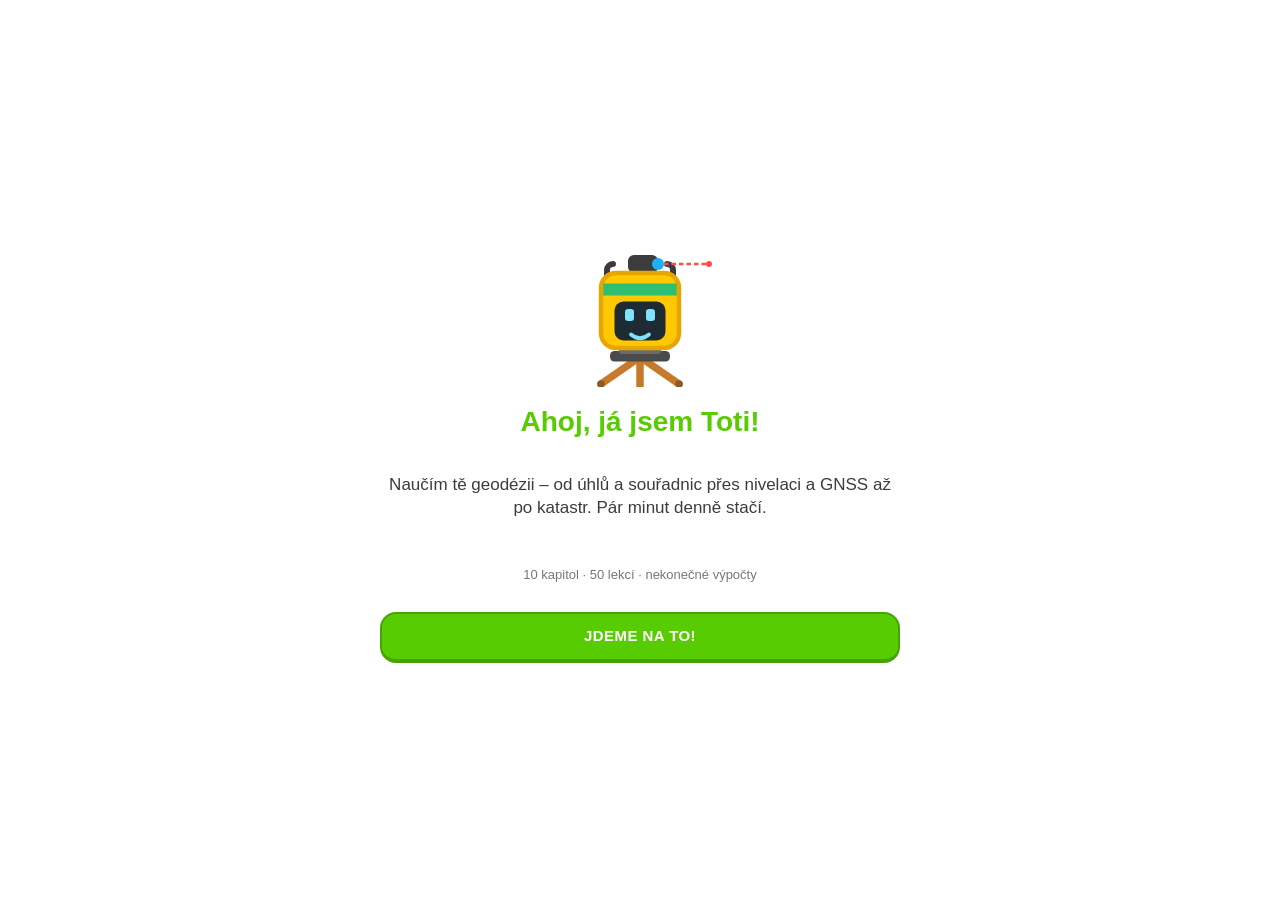
==== geolingo/index.html @ a5b67965 "Add Geolingo: Duolingo-style geodesy learning app Standalone PWA replacing the site root: 10 units /" ====
<!doctype html>
<html lang="cs">
<head>
  <meta charset="utf-8">
  <meta name="viewport" content="width=device-width, initial-scale=1, viewport-fit=cover">
  <meta name="apple-mobile-web-app-capable" content="yes">
  <meta name="mobile-web-app-capable" content="yes">
  <meta name="apple-mobile-web-app-status-bar-style" content="default">
  <meta name="apple-mobile-web-app-title" content="Geolingo">
  <meta name="theme-color" content="#58cc02">
  <meta name="description" content="Geolingo – nauč se geodézii hravě. Lekce, výpočty a procvičování pro studenty SŠ a VŠ.">
  <title>Geolingo – geodézie hravě</title>
  <link rel="manifest" href="manifest.webmanifest">
  <link rel="apple-touch-icon" href="icons/icon-180.png">
  <link rel="icon" href="icons/icon-192.png">
  <link rel="stylesheet" href="style.css">
</head>
<body>
  <div id="app"></div>
  <div id="toast" class="hidden"></div>
  <script type="module" src="js/app.js"></script>
</body>
</html>
---- geolingo/style.css ----
:root {
  --green: #58cc02; --green-d: #46a302;
  --blue: #1cb0f6; --blue-d: #1899d6;
  --red: #ff4b4b; --red-d: #ea2b2b;
  --gold: #ffc800; --gold-d: #e5a600;
  --orange: #ff9600;
  --text: #3c3c3c; --muted: #777; --line: #e5e5e5; --bg: #fff; --soft: #f7f7f7;
  --st: env(safe-area-inset-top, 0px); --sb: env(safe-area-inset-bottom, 0px);
}
@media (prefers-color-scheme: dark) {
  :root:not([data-theme="light"]) { --text: #f1f7fb; --muted: #9aa6ad; --line: #37464f; --bg: #131f24; --soft: #1c2b33; }
}
* { box-sizing: border-box; -webkit-tap-highlight-color: transparent; }
html, body { margin: 0; background: var(--bg); color: var(--text);
  font: 17px/1.35 "Nunito", -apple-system, BlinkMacSystemFont, "Segoe UI", Roboto, sans-serif; -webkit-text-size-adjust: 100%; }
body { min-height: 100dvh; overscroll-behavior-y: none; }
button { font: inherit; color: inherit; cursor: pointer; touch-action: manipulation; }
.hidden { display: none !important; }
#app { max-width: 560px; margin: 0 auto; min-height: 100dvh; display: flex; flex-direction: column; }

/* 3D tlačítka ve stylu Duolinga */
.btn { border: 2px solid var(--line); border-bottom-width: 4px; background: var(--bg); border-radius: 16px; padding: 12px 16px;
  font-weight: 800; text-transform: uppercase; letter-spacing: .03em; font-size: 15px; transition: transform .05s; }
.btn:active { transform: translateY(2px); border-bottom-width: 2px; }
.btn.primary { background: var(--green); border-color: var(--green-d); color: #fff; }
.btn.blue { background: var(--blue); border-color: var(--blue-d); color: #fff; }
.btn.red { background: var(--red); border-color: var(--red-d); color: #fff; }
.btn.gold { background: var(--gold); border-color: var(--gold-d); color: #4b3a00; }
.btn:disabled { background: var(--line); border-color: var(--line); color: var(--muted); }
.btn.wide { width: 100%; }

/* Horní lišta */
.top { position: sticky; top: 0; z-index: 5; display: flex; justify-content: space-around; align-items: center;
  padding: calc(var(--st) + 10px) 12px 10px; background: var(--bg); border-bottom: 2px solid var(--line); }
.stat { font-weight: 800; display: flex; align-items: center; gap: 6px; font-size: 17px; }
.stat.fire { color: var(--orange); } .stat.xp { color: var(--gold-d); } .stat.heart { color: var(--red); }

/* Cesta */
main.path { flex: 1; padding: 12px 16px 110px; }
.unit { margin: 8px 0 28px; }
.unit-head { background: var(--c); color: #fff; border-radius: 16px; padding: 14px 16px; border-bottom: 4px solid rgba(0,0,0,.18); }
.unit-head small { text-transform: uppercase; font-weight: 800; opacity: .85; letter-spacing: .05em; font-size: 12px; }
.unit-head h2 { margin: 2px 0 4px; font-size: 20px; }
.unit-head p { margin: 0; font-size: 14px; opacity: .92; }
.nodes { display: flex; flex-direction: column; align-items: center; gap: 18px; padding: 22px 0 4px; }
.node-wrap { display: flex; flex-direction: column; align-items: center; gap: 4px; }
.node { width: 74px; height: 70px; border-radius: 50%; border: 0; font-size: 30px; display: grid; place-items: center; position: relative;
  background: var(--c); box-shadow: 0 7px 0 rgba(0,0,0,.2); color: #fff; }
.node:active { transform: translateY(4px); box-shadow: 0 3px 0 rgba(0,0,0,.2); }
.node.locked { background: var(--line); box-shadow: 0 7px 0 #cfcfcf; filter: grayscale(1); opacity: .8; }
.node.done { background: var(--gold); box-shadow: 0 7px 0 var(--gold-d); }
.node.current::after { content: ''; position: absolute; inset: -9px; border-radius: 50%; border: 4px solid var(--c); opacity: .5;
  animation: pulse 1.6s ease-in-out infinite; }
@keyframes pulse { 50% { transform: scale(1.08); opacity: .2; } }
.node .crown { position: absolute; right: -6px; bottom: -4px; font-size: 13px; background: #fff; color: var(--gold-d); border-radius: 10px;
  padding: 0 5px; font-weight: 900; border: 2px solid var(--gold); }
.node-label { font-size: 13px; font-weight: 700; color: var(--muted); max-width: 150px; text-align: center; }
.start-tip { background: var(--bg); border: 2px solid var(--line); color: var(--c); font-weight: 900; font-size: 13px; padding: 4px 10px; border-radius: 10px;
  text-transform: uppercase; animation: bob 1.2s ease-in-out infinite; }
@keyframes bob { 50% { transform: translateY(-4px); } }

/* Spodní navigace */
nav.tabs { position: fixed; bottom: 0; left: 0; right: 0; display: flex; justify-content: center; background: var(--bg); border-top: 2px solid var(--line);
  padding: 6px 8px calc(var(--sb) + 6px); z-index: 6; }
nav.tabs > div { display: flex; max-width: 560px; width: 100%; justify-content: space-around; }
nav.tabs button { background: none; border: 2px solid transparent; border-radius: 12px; padding: 6px 14px; font-size: 24px; display: flex;
  flex-direction: column; align-items: center; font-weight: 800; }
nav.tabs button span { font-size: 11px; color: var(--muted); text-transform: uppercase; }
nav.tabs button.on { border-color: var(--blue); background: rgba(28,176,246,.1); }
nav.tabs button.on span { color: var(--blue); }

/* Karta lekce (popover) */
.sheet-bg { position: fixed; inset: 0; background: rgba(0,0,0,.35); z-index: 20; display: flex; align-items: flex-end; justify-content: center; }
.sheet { width: 100%; max-width: 560px; background: var(--bg); border-radius: 22px 22px 0 0; padding: 20px 18px calc(var(--sb) + 18px);
  animation: up .2s ease-out; }
@keyframes up { from { transform: translateY(40px); opacity: 0; } }
.sheet h3 { margin: 0 0 4px; font-size: 22px; }
.sheet p { margin: 0 0 16px; color: var(--muted); }

/* Lekce */
.lesson { flex: 1; display: flex; flex-direction: column; min-height: 100dvh; }
.lesson-top { display: flex; align-items: center; gap: 12px; padding: calc(var(--st) + 12px) 16px 8px; }
.x { background: none; border: 0; font-size: 26px; color: var(--muted); padding: 0 4px; }
.bar { flex: 1; height: 16px; background: var(--line); border-radius: 10px; overflow: hidden; }
.bar i { display: block; height: 100%; background: var(--green); border-radius: 10px; transition: width .3s;
  box-shadow: inset 0 -4px 0 rgba(0,0,0,.08), inset 0 4px 0 rgba(255,255,255,.3); }
.ex { flex: 1; padding: 14px 18px 150px; display: flex; flex-direction: column; gap: 14px; }
.kind { font-weight: 800; color: var(--muted); text-transform: uppercase; font-size: 13px; letter-spacing: .05em; }
.prompt { font-size: 21px; font-weight: 800; margin: 0; white-space: pre-line; }
.mascot-row { display: flex; align-items: flex-end; gap: 10px; }
.mascot-row svg { width: 84px; height: 84px; flex: none; }
.profile-head { align-items: center; gap: 14px; }
.profile-head svg { width: 76px; height: 76px; flex: none; }
.bubble { position: relative; border: 2px solid var(--line); border-radius: 16px; padding: 12px 14px; font-weight: 700; white-space: pre-line; flex: 1; }
.bubble::before { content: ''; position: absolute; left: -10px; bottom: 18px; border: 9px solid transparent; border-right-color: var(--line); border-left: 0; }
.opts { display: flex; flex-direction: column; gap: 10px; }
.opt { text-align: left; border: 2px solid var(--line); border-bottom-width: 4px; border-radius: 14px; background: var(--bg); padding: 14px 16px; font-weight: 700; font-size: 16px; }
.opt.sel { border-color: var(--blue); background: rgba(28,176,246,.1); color: var(--blue-d); }
.opt.good { border-color: var(--green); background: rgba(88,204,2,.12); color: var(--green-d); }
.opt.bad { border-color: var(--red); background: rgba(255,75,75,.1); color: var(--red-d); animation: shake .3s; }
.opt:disabled { opacity: .45; }
.opt:disabled.good, .opt:disabled.bad { opacity: 1; }
@keyframes shake { 25% { transform: translateX(-5px); } 75% { transform: translateX(5px); } }
.tf { display: grid; grid-template-columns: 1fr 1fr; gap: 12px; }
.tf .opt { text-align: center; font-size: 18px; padding: 22px 10px; }
.match { display: grid; grid-template-columns: 1fr 1fr; gap: 10px; }
.match .col { display: flex; flex-direction: column; gap: 10px; }
.match .opt { text-align: center; padding: 12px 8px; font-size: 15px; min-height: 56px; }
.tiles { display: flex; flex-direction: column; gap: 8px; }
.answer-zone { min-height: 60px; border-bottom: 2px dashed var(--line); padding-bottom: 10px; display: flex; flex-direction: column; gap: 8px; }
.tile { text-align: left; border: 2px solid var(--line); border-bottom-width: 4px; border-radius: 12px; background: var(--bg); padding: 10px 12px; font-weight: 700; font-size: 15px; }
.tile .n { color: var(--blue); font-weight: 900; margin-right: 6px; }
.numrow { display: flex; align-items: center; gap: 10px; }
.num { flex: 1; font: inherit; font-size: 22px; font-weight: 800; padding: 14px 16px; border: 2px solid var(--line); border-radius: 14px; background: var(--soft); color: var(--text); }
.num:focus { outline: none; border-color: var(--blue); }
.unit-label { font-weight: 800; color: var(--muted); font-size: 18px; }
.hint { font-size: 13px; color: var(--muted); }
canvas.rod { width: 100%; max-width: 360px; align-self: center; border-radius: 50%; border: 6px solid #222; background: #ddd; aspect-ratio: 1; }

/* Kontrola / zpětná vazba */
.check-bar { position: fixed; bottom: 0; left: 0; right: 0; padding: 14px 18px calc(var(--sb) + 14px); border-top: 2px solid var(--line); background: var(--bg); z-index: 8; }
.check-bar > div { max-width: 524px; margin: 0 auto; }
.feedback { position: fixed; bottom: 0; left: 0; right: 0; padding: 18px 18px calc(var(--sb) + 14px); z-index: 9; animation: up .18s ease-out; }
.feedback > div { max-width: 524px; margin: 0 auto; }
.feedback.ok { background: #d7ffb8; color: var(--green-d); }
.feedback.bad { background: #ffdfe0; color: var(--red-d); }
@media (prefers-color-scheme: dark) { :root:not([data-theme="light"]) .feedback.ok { background: #1d3b16; color: #79e03a; } :root:not([data-theme="light"]) .feedback.bad { background: #3b1a1c; color: #ff7878; } }
.feedback h3 { margin: 0 0 6px; font-size: 21px; display: flex; align-items: center; gap: 8px; }
.feedback .ans { font-weight: 800; white-space: pre-line; margin-bottom: 4px; }
.feedback .exp { font-size: 15px; opacity: .9; margin-bottom: 14px; white-space: pre-line; }

/* Konec lekce */
.done-screen { flex: 1; display: flex; flex-direction: column; align-items: center; justify-content: center; gap: 16px; padding: 30px 20px calc(var(--sb) + 30px); text-align: center; }
.done-screen h1 { margin: 0; font-size: 28px; color: var(--gold-d); }
.done-screen svg { width: 150px; height: 150px; }
.cards { display: flex; gap: 12px; width: 100%; }
.card { flex: 1; border: 2px solid var(--c, var(--gold)); border-radius: 16px; overflow: hidden; }
.card b { display: block; background: var(--c, var(--gold)); color: #fff; font-size: 12px; text-transform: uppercase; padding: 4px; }
.card span { display: block; padding: 12px 4px; font-size: 22px; font-weight: 900; color: var(--c, var(--gold-d)); }
.confetti { position: fixed; inset: 0; pointer-events: none; overflow: hidden; z-index: 30; }
.confetti i { position: absolute; top: -12px; width: 9px; height: 14px; border-radius: 2px; animation: fall 2.4s linear forwards; }
@keyframes fall { to { transform: translateY(110vh) rotate(720deg); } }

/* Procvičování a profil */
.page { flex: 1; padding: 16px 16px 110px; display: flex; flex-direction: column; gap: 14px; }
.page h2 { margin: 6px 0 0; }
.tile-card { display: flex; align-items: center; gap: 14px; border: 2px solid var(--line); border-bottom-width: 4px; border-radius: 16px; padding: 14px; background: var(--bg); text-align: left; width: 100%; }
.tile-card .ic { font-size: 34px; width: 48px; text-align: center; }
.tile-card b { display: block; font-size: 17px; }
.tile-card small { color: var(--muted); font-size: 14px; }
.grid2 { display: grid; grid-template-columns: 1fr 1fr; gap: 10px; }
.statbox { border: 2px solid var(--line); border-radius: 14px; padding: 12px; }
.statbox b { display: block; font-size: 20px; }
.statbox small { color: var(--muted); }
.ach { display: flex; align-items: center; gap: 12px; padding: 10px 0; border-bottom: 2px solid var(--line); }
.ach .ic { font-size: 30px; width: 44px; text-align: center; }
.ach.locked { opacity: .4; filter: grayscale(1); }
.goal { display: flex; gap: 8px; flex-wrap: wrap; }
.goal button { flex: 1; }
.ring { width: 64px; height: 64px; }
.row { display: flex; align-items: center; gap: 12px; }
.grow { flex: 1; }
.toggle { display: flex; justify-content: space-between; align-items: center; padding: 10px 0; border-bottom: 2px solid var(--line); font-weight: 700; }
.toggle input { width: 22px; height: 22px; accent-color: var(--green); }

#toast { position: fixed; top: calc(var(--st) + 70px); left: 50%; transform: translateX(-50%); background: var(--text); color: var(--bg); font-weight: 800;
  padding: 10px 16px; border-radius: 14px; z-index: 40; max-width: 90vw; text-align: center; }
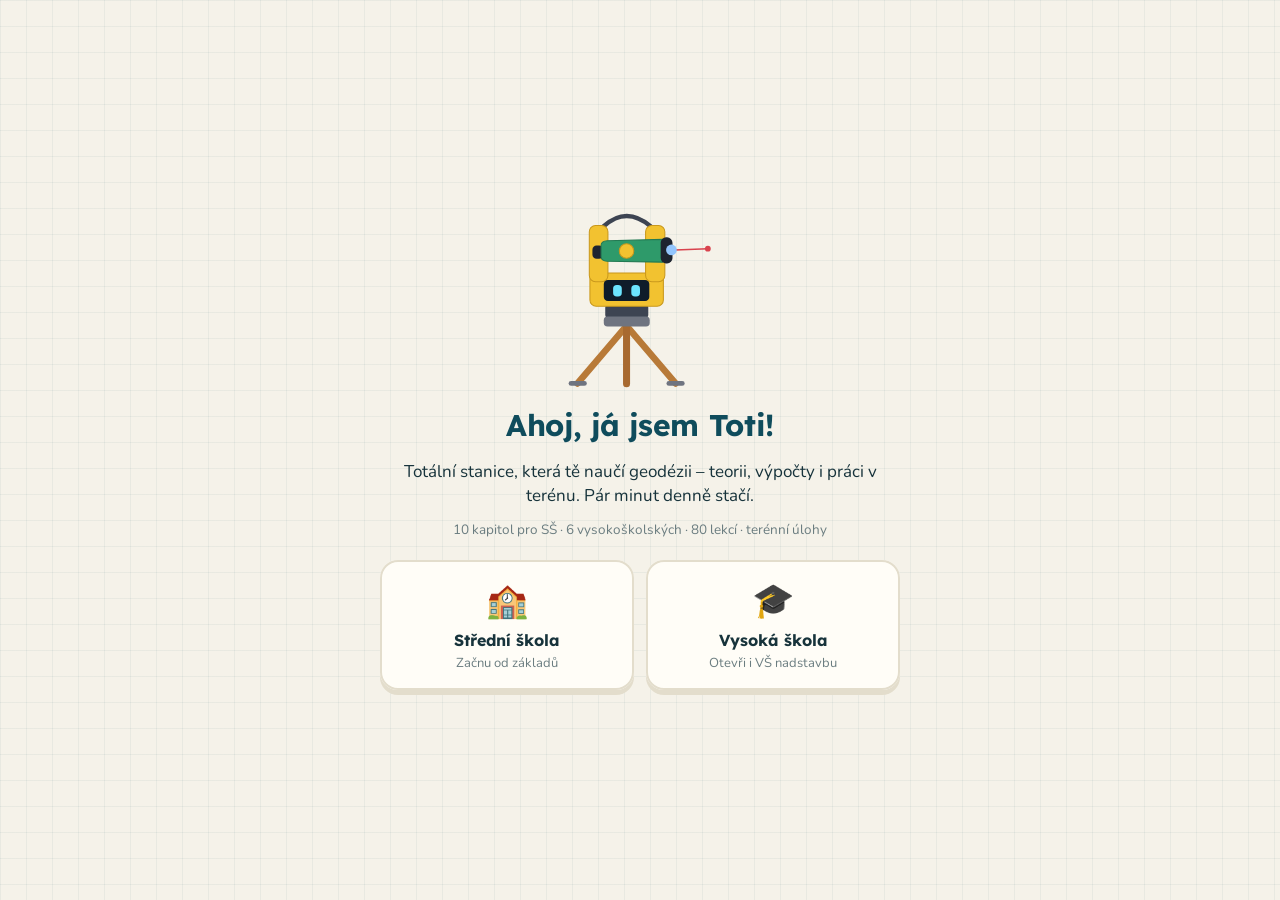
==== commit 747255e1: "Geolingo: field-survey redesign, practical field tasks, university chapters - New visual identity: p" ====
--- a/geolingo/index.html
+++ b/geolingo/index.html
@@ -7,12 +7,13 @@
   <meta name="mobile-web-app-capable" content="yes">
   <meta name="apple-mobile-web-app-status-bar-style" content="default">
   <meta name="apple-mobile-web-app-title" content="Geolingo">
-  <meta name="theme-color" content="#58cc02">
+  <meta name="theme-color" content="#0f4c5c">
   <meta name="description" content="Geolingo – nauč se geodézii hravě. Lekce, výpočty a procvičování pro studenty SŠ a VŠ.">
   <title>Geolingo – geodézie hravě</title>
   <link rel="manifest" href="manifest.webmanifest">
   <link rel="apple-touch-icon" href="icons/icon-180.png">
   <link rel="icon" href="icons/icon-192.png">
+  <link rel="preload" href="fonts/lexend-latin-wght-normal.woff2" as="font" type="font/woff2" crossorigin>
   <link rel="stylesheet" href="style.css">
 </head>
 <body>
--- a/geolingo/style.css
+++ b/geolingo/style.css
@@ -1,167 +1,381 @@
+/* Geolingo – vizuální styl „terénní deník“: papír s milimetrovou mřížkou, mapové listy, měřické body. */
+
+@font-face { font-family: 'Lexend'; font-style: normal; font-display: swap; font-weight: 100 900;
+  src: url(fonts/lexend-latin-ext-wght-normal.woff2) format('woff2-variations');
+  unicode-range: U+0100-02BA, U+02BD-02C5, U+02C7-02CC, U+02CE-02D7, U+02DD-02FF, U+0304, U+0308, U+0329, U+1D00-1DBF, U+1E00-1E9F, U+1EF2-1EFF, U+2020, U+20A0-20AB, U+20AD-20C0, U+2113, U+2C60-2C7F, U+A720-A7FF; }
+@font-face { font-family: 'Lexend'; font-style: normal; font-display: swap; font-weight: 100 900;
+  src: url(fonts/lexend-latin-wght-normal.woff2) format('woff2-variations');
+  unicode-range: U+0000-00FF, U+0131, U+0152-0153, U+02BB-02BC, U+02C6, U+02DA, U+02DC, U+0304, U+0308, U+0329, U+2000-206F, U+20AC, U+2122, U+2191, U+2193, U+2212, U+2215, U+FEFF, U+FFFD; }
+@font-face { font-family: 'Nunito'; font-style: normal; font-display: swap; font-weight: 200 1000;
+  src: url(fonts/nunito-latin-ext-wght-normal.woff2) format('woff2-variations');
+  unicode-range: U+0100-02BA, U+02BD-02C5, U+02C7-02CC, U+02CE-02D7, U+02DD-02FF, U+0304, U+0308, U+0329, U+1D00-1DBF, U+1E00-1E9F, U+1EF2-1EFF, U+2020, U+20A0-20AB, U+20AD-20C0, U+2113, U+2C60-2C7F, U+A720-A7FF; }
+@font-face { font-family: 'Nunito'; font-style: normal; font-display: swap; font-weight: 200 1000;
+  src: url(fonts/nunito-latin-wght-normal.woff2) format('woff2-variations');
+  unicode-range: U+0000-00FF, U+0131, U+0152-0153, U+02BB-02BC, U+02C6, U+02DA, U+02DC, U+0304, U+0308, U+0329, U+2000-206F, U+20AC, U+2122, U+2191, U+2193, U+2212, U+2215, U+FEFF, U+FFFD; }
+
 :root {
-  --green: #58cc02; --green-d: #46a302;
-  --blue: #1cb0f6; --blue-d: #1899d6;
-  --red: #ff4b4b; --red-d: #ea2b2b;
-  --gold: #ffc800; --gold-d: #e5a600;
-  --orange: #ff9600;
-  --text: #3c3c3c; --muted: #777; --line: #e5e5e5; --bg: #fff; --soft: #f7f7f7;
+  --green: #16a37f; --green-d: #0e7c60;
+  --blue: #2b8fd6; --blue-d: #1f6fab;
+  --red: #e5484d; --red-d: #c23338;
+  --gold: #f2c230; --gold-d: #c9981c;
+  --orange: #f08a24; --petrol: #0f4c5c;
+  --text: #17333b; --muted: #6b7d80; --line: #e3ddcc; --bg: #f5f2e9; --card: #fffdf7; --soft: #efeadb;
+  --grid: rgba(15, 76, 92, .055); --cell-off: #d9d3c2; --shadow: 0 1px 0 rgba(23, 51, 59, .06), 0 8px 24px -12px rgba(23, 51, 59, .25);
+  --ok-bg: #dcf5e9; --bad-bg: #fde4e4;
   --st: env(safe-area-inset-top, 0px); --sb: env(safe-area-inset-bottom, 0px);
+  --head: 'Lexend', 'Nunito', system-ui, sans-serif;
+  color-scheme: light;
 }
 @media (prefers-color-scheme: dark) {
-  :root:not([data-theme="light"]) { --text: #f1f7fb; --muted: #9aa6ad; --line: #37464f; --bg: #131f24; --soft: #1c2b33; }
+  :root:not([data-theme="light"]) {
+    --text: #e8f1f0; --muted: #8ea5a7; --line: #21404a; --bg: #0c1d22; --card: #12292f; --soft: #173239;
+    --grid: rgba(120, 200, 210, .05); --cell-off: #2a4750; --shadow: 0 1px 0 rgba(0, 0, 0, .3), 0 10px 26px -12px rgba(0, 0, 0, .6);
+    --ok-bg: #0f3a2e; --bad-bg: #3d1c1f; color-scheme: dark;
+  }
 }
+:root[data-theme="dark"] {
+  --text: #e8f1f0; --muted: #8ea5a7; --line: #21404a; --bg: #0c1d22; --card: #12292f; --soft: #173239;
+  --grid: rgba(120, 200, 210, .05); --cell-off: #2a4750; --ok-bg: #0f3a2e; --bad-bg: #3d1c1f; color-scheme: dark;
+}
+
 * { box-sizing: border-box; -webkit-tap-highlight-color: transparent; }
 html, body { margin: 0; background: var(--bg); color: var(--text);
-  font: 17px/1.35 "Nunito", -apple-system, BlinkMacSystemFont, "Segoe UI", Roboto, sans-serif; -webkit-text-size-adjust: 100%; }
-body { min-height: 100dvh; overscroll-behavior-y: none; }
+  font: 17px/1.4 'Nunito', system-ui, -apple-system, 'Segoe UI', Roboto, sans-serif; -webkit-text-size-adjust: 100%; }
+body { min-height: 100dvh; overscroll-behavior-y: none;
+  background-image: linear-gradient(var(--grid) 1px, transparent 1px), linear-gradient(90deg, var(--grid) 1px, transparent 1px);
+  background-size: 26px 26px; background-attachment: fixed; }
+h1, h2, h3, .btn, .prompt, .kind, .chip b, .brand { font-family: var(--head); letter-spacing: -.01em; }
 button { font: inherit; color: inherit; cursor: pointer; touch-action: manipulation; }
 .hidden { display: none !important; }
 #app { max-width: 560px; margin: 0 auto; min-height: 100dvh; display: flex; flex-direction: column; }
-
-/* 3D tlačítka ve stylu Duolinga */
-.btn { border: 2px solid var(--line); border-bottom-width: 4px; background: var(--bg); border-radius: 16px; padding: 12px 16px;
-  font-weight: 800; text-transform: uppercase; letter-spacing: .03em; font-size: 15px; transition: transform .05s; }
-.btn:active { transform: translateY(2px); border-bottom-width: 2px; }
-.btn.primary { background: var(--green); border-color: var(--green-d); color: #fff; }
-.btn.blue { background: var(--blue); border-color: var(--blue-d); color: #fff; }
-.btn.red { background: var(--red); border-color: var(--red-d); color: #fff; }
-.btn.gold { background: var(--gold); border-color: var(--gold-d); color: #4b3a00; }
-.btn:disabled { background: var(--line); border-color: var(--line); color: var(--muted); }
+.hint { font-size: 13.5px; color: var(--muted); }
+.row { display: flex; align-items: center; gap: 12px; }
+.grow { flex: 1; min-width: 0; }
+
+/* Tlačítka */
+.btn { border: 0; background: var(--card); border-radius: 14px; padding: 13px 16px; font-weight: 600; font-size: 15.5px;
+  box-shadow: inset 0 0 0 2px var(--line), 0 4px 0 var(--line); transition: transform .06s, box-shadow .06s; color: var(--text); }
+.btn:active { transform: translateY(3px); box-shadow: inset 0 0 0 2px var(--line), 0 1px 0 var(--line); }
+.btn.primary { background: var(--green); color: #fff; box-shadow: 0 4px 0 var(--green-d); }
+.btn.primary:active { box-shadow: 0 1px 0 var(--green-d); }
+.btn.blue { background: var(--blue); color: #fff; box-shadow: 0 4px 0 var(--blue-d); }
+.btn.red { background: var(--red); color: #fff; box-shadow: 0 4px 0 var(--red-d); }
+.btn:disabled { background: var(--soft); color: var(--muted); box-shadow: 0 4px 0 var(--line); cursor: default; }
 .btn.wide { width: 100%; }
 
 /* Horní lišta */
-.top { position: sticky; top: 0; z-index: 5; display: flex; justify-content: space-around; align-items: center;
-  padding: calc(var(--st) + 10px) 12px 10px; background: var(--bg); border-bottom: 2px solid var(--line); }
-.stat { font-weight: 800; display: flex; align-items: center; gap: 6px; font-size: 17px; }
-.stat.fire { color: var(--orange); } .stat.xp { color: var(--gold-d); } .stat.heart { color: var(--red); }
-
-/* Cesta */
-main.path { flex: 1; padding: 12px 16px 110px; }
-.unit { margin: 8px 0 28px; }
-.unit-head { background: var(--c); color: #fff; border-radius: 16px; padding: 14px 16px; border-bottom: 4px solid rgba(0,0,0,.18); }
-.unit-head small { text-transform: uppercase; font-weight: 800; opacity: .85; letter-spacing: .05em; font-size: 12px; }
-.unit-head h2 { margin: 2px 0 4px; font-size: 20px; }
-.unit-head p { margin: 0; font-size: 14px; opacity: .92; }
-.nodes { display: flex; flex-direction: column; align-items: center; gap: 18px; padding: 22px 0 4px; }
-.node-wrap { display: flex; flex-direction: column; align-items: center; gap: 4px; }
-.node { width: 74px; height: 70px; border-radius: 50%; border: 0; font-size: 30px; display: grid; place-items: center; position: relative;
-  background: var(--c); box-shadow: 0 7px 0 rgba(0,0,0,.2); color: #fff; }
-.node:active { transform: translateY(4px); box-shadow: 0 3px 0 rgba(0,0,0,.2); }
-.node.locked { background: var(--line); box-shadow: 0 7px 0 #cfcfcf; filter: grayscale(1); opacity: .8; }
-.node.done { background: var(--gold); box-shadow: 0 7px 0 var(--gold-d); }
-.node.current::after { content: ''; position: absolute; inset: -9px; border-radius: 50%; border: 4px solid var(--c); opacity: .5;
-  animation: pulse 1.6s ease-in-out infinite; }
-@keyframes pulse { 50% { transform: scale(1.08); opacity: .2; } }
-.node .crown { position: absolute; right: -6px; bottom: -4px; font-size: 13px; background: #fff; color: var(--gold-d); border-radius: 10px;
-  padding: 0 5px; font-weight: 900; border: 2px solid var(--gold); }
-.node-label { font-size: 13px; font-weight: 700; color: var(--muted); max-width: 150px; text-align: center; }
-.start-tip { background: var(--bg); border: 2px solid var(--line); color: var(--c); font-weight: 900; font-size: 13px; padding: 4px 10px; border-radius: 10px;
-  text-transform: uppercase; animation: bob 1.2s ease-in-out infinite; }
+.top { position: sticky; top: 0; z-index: 5; padding: calc(var(--st) + 8px) 12px 8px;
+  background: color-mix(in srgb, var(--bg) 86%, transparent); backdrop-filter: blur(10px); -webkit-backdrop-filter: blur(10px);
+  border-bottom: 1px solid var(--line); }
+.top-in { display: flex; align-items: center; justify-content: space-between; gap: 8px; }
+.brand { display: flex; align-items: center; gap: 6px; font-weight: 500; font-size: 19px; color: var(--petrol); }
+.brand b { font-weight: 800; color: var(--green); }
+@media (prefers-color-scheme: dark) { :root:not([data-theme="light"]) .brand { color: #cfe7ea; } }
+.toti.mini { width: 26px; height: 32px; }
+.chips { display: flex; gap: 6px; }
+.chip { position: relative; display: flex; align-items: center; gap: 4px; background: var(--card); border-radius: 12px; padding: 5px 9px;
+  box-shadow: inset 0 0 0 1.5px var(--line); font-size: 15px; overflow: hidden; }
+.chip svg { width: 20px; height: 20px; }
+.chip b { font-weight: 700; }
+.chip .goalbar { position: absolute; left: 0; bottom: 0; height: 3px; width: calc(var(--p) * 100%); background: var(--gold); }
+.chip.small { padding: 4px 8px; font-size: 16px; }
+.batt { width: 30px !important; height: 24px !important; color: var(--muted); }
+
+/* Mapa lekcí */
+main.path { flex: 1; padding: 14px 14px 120px; }
+.unit { margin: 6px 0 22px; }
+.sheet-head { position: relative; overflow: hidden; color: #fff; border-radius: 20px; padding: 14px 16px 12px;
+  background: linear-gradient(135deg, var(--c), color-mix(in srgb, var(--c) 70%, #0b2a33)); box-shadow: 0 5px 0 color-mix(in srgb, var(--c) 60%, #000), var(--shadow); }
+.sheet-meta { display: flex; gap: 8px; align-items: center; position: relative; z-index: 1; }
+.sheet-no { font: 600 11.5px var(--head); text-transform: uppercase; letter-spacing: .12em; opacity: .9; }
+.lvl { font: 700 11px var(--head); background: rgba(255, 255, 255, .22); padding: 2px 8px; border-radius: 99px; }
+.lvl.vs { background: #fff; color: var(--c); }
+.sheet-head h2 { margin: 4px 0 2px; font-size: 21px; font-weight: 700; position: relative; z-index: 1; max-width: 85%; }
+.sheet-head p { margin: 0 0 10px; font-size: 14px; opacity: .92; position: relative; z-index: 1; max-width: 92%; }
+.sheet-head small { font: 600 12px var(--head); opacity: .9; position: relative; z-index: 1; }
+.sheet-prog { height: 6px; border-radius: 6px; background: rgba(255, 255, 255, .25); margin-bottom: 4px; position: relative; z-index: 1; }
+.sheet-prog i { display: block; height: 100%; border-radius: 6px; background: #fff; }
+.contours { position: absolute; right: -10px; bottom: -8px; width: 190px; opacity: .22; }
+.contours path { fill: none; stroke: #fff; stroke-width: 1.4; }
+.north { position: absolute; right: 14px; top: 12px; width: 18px; height: 27px; opacity: .8; }
+.north path { fill: #fff; }
+.north text { fill: #fff; font: 700 8px var(--head); text-anchor: middle; }
+
+.divider { display: flex; gap: 12px; align-items: center; margin: 26px 0 18px; padding: 14px 16px; border-radius: 18px;
+  background: var(--petrol); color: #fff; box-shadow: var(--shadow); }
+.divider > span { font-size: 30px; }
+.divider b { font: 700 17px var(--head); display: block; }
+.divider small { font-size: 13px; opacity: .85; }
+
+.nodes { position: relative; margin-top: 8px; }
+.traverse { position: absolute; left: 50%; top: 0; overflow: visible; pointer-events: none; }
+.traverse line { stroke: var(--c); stroke-width: 3; stroke-dasharray: 2 7; stroke-linecap: round; opacity: .55; }
+.traverse line.solid { stroke-dasharray: none; opacity: .9; }
+.node-wrap { position: absolute; width: 150px; margin-left: -75px; display: flex; flex-direction: column; align-items: center; gap: 5px; }
+.node { position: relative; width: 72px; height: 72px; border-radius: 50%; border: 0; display: grid; place-items: center; font-size: 29px;
+  background: var(--c); color: #fff; box-shadow: 0 6px 0 color-mix(in srgb, var(--c) 62%, #000); transition: transform .08s; }
+.node::before { content: ''; position: absolute; inset: 7px; border-radius: 50%; border: 2.5px dashed rgba(255, 255, 255, .6); }
+.node .ic { position: relative; filter: drop-shadow(0 1px 1px rgba(0, 0, 0, .2)); }
+.node:active { transform: translateY(4px); box-shadow: 0 2px 0 color-mix(in srgb, var(--c) 62%, #000); }
+.node.open { background: var(--card); box-shadow: inset 0 0 0 3px var(--c), 0 6px 0 color-mix(in srgb, var(--c) 45%, var(--line)); }
+.node.open::before { border-color: color-mix(in srgb, var(--c) 45%, transparent); }
+.node.locked { background: var(--soft); box-shadow: inset 0 0 0 2px var(--line), 0 6px 0 var(--line); font-size: 24px; }
+.node.locked::before { border-color: var(--line); }
+.node.locked .ic { opacity: .6; filter: grayscale(1); }
+.node.current::after { content: ''; position: absolute; inset: -10px; border-radius: 50%; border: 3px solid var(--c); animation: pulse 1.8s ease-in-out infinite; }
+@keyframes pulse { 0%, 100% { transform: scale(.96); opacity: .7; } 50% { transform: scale(1.08); opacity: .15; } }
+.node .times { position: absolute; right: -4px; bottom: -2px; min-width: 24px; height: 24px; padding: 0 5px; border-radius: 12px; display: grid; place-items: center;
+  background: var(--gold); color: #4b3a00; font: 800 12px var(--head); box-shadow: 0 0 0 3px var(--bg); }
+.node .fieldmark { position: absolute; left: -6px; top: -4px; font-size: 16px; background: var(--card); border-radius: 50%; width: 26px; height: 26px; display: grid; place-items: center; box-shadow: 0 0 0 2px var(--line); }
+.node-label { font: 500 12.5px/1.25 var(--head); color: var(--muted); text-align: center; max-width: 140px; }
+.toti-here { position: absolute; top: -6px; width: 64px; display: flex; flex-direction: column; align-items: center; animation: bob 2.4s ease-in-out infinite; }
+.toti-here .toti { width: 58px; height: 70px; }
+.start-tip { font: 700 11px var(--head); text-transform: uppercase; letter-spacing: .06em; background: var(--c); color: #fff; padding: 3px 8px; border-radius: 8px; margin-top: -2px; }
 @keyframes bob { 50% { transform: translateY(-4px); } }
+.path-end { text-align: center; color: var(--muted); padding: 10px 0 20px; }
+.path-end .toti { width: 70px; height: 84px; }
 
 /* Spodní navigace */
-nav.tabs { position: fixed; bottom: 0; left: 0; right: 0; display: flex; justify-content: center; background: var(--bg); border-top: 2px solid var(--line);
-  padding: 6px 8px calc(var(--sb) + 6px); z-index: 6; }
-nav.tabs > div { display: flex; max-width: 560px; width: 100%; justify-content: space-around; }
-nav.tabs button { background: none; border: 2px solid transparent; border-radius: 12px; padding: 6px 14px; font-size: 24px; display: flex;
-  flex-direction: column; align-items: center; font-weight: 800; }
-nav.tabs button span { font-size: 11px; color: var(--muted); text-transform: uppercase; }
-nav.tabs button.on { border-color: var(--blue); background: rgba(28,176,246,.1); }
-nav.tabs button.on span { color: var(--blue); }
-
-/* Karta lekce (popover) */
-.sheet-bg { position: fixed; inset: 0; background: rgba(0,0,0,.35); z-index: 20; display: flex; align-items: flex-end; justify-content: center; }
-.sheet { width: 100%; max-width: 560px; background: var(--bg); border-radius: 22px 22px 0 0; padding: 20px 18px calc(var(--sb) + 18px);
-  animation: up .2s ease-out; }
+nav.tabs { position: fixed; bottom: 0; left: 0; right: 0; z-index: 6; padding: 6px 10px calc(var(--sb) + 6px);
+  background: color-mix(in srgb, var(--bg) 88%, transparent); backdrop-filter: blur(10px); -webkit-backdrop-filter: blur(10px); border-top: 1px solid var(--line); }
+nav.tabs > div { display: flex; max-width: 560px; margin: 0 auto; justify-content: space-around; }
+nav.tabs button { background: none; border: 0; border-radius: 14px; padding: 6px 18px; display: flex; flex-direction: column; align-items: center; gap: 2px; color: var(--muted); }
+nav.tabs svg { width: 25px; height: 25px; }
+nav.tabs span { font: 600 11.5px var(--head); }
+nav.tabs button.on { color: var(--green); background: color-mix(in srgb, var(--green) 12%, transparent); }
+
+/* Karta lekce */
+.sheet-bg { position: fixed; inset: 0; background: rgba(8, 25, 30, .45); z-index: 20; display: flex; align-items: flex-end; justify-content: center; animation: fade .15s; }
+@keyframes fade { from { opacity: 0; } }
+.sheet { width: 100%; max-width: 560px; background: var(--card); border-radius: 24px 24px 0 0; padding: 18px 18px calc(var(--sb) + 18px); animation: up .22s ease-out;
+  border-top: 5px solid var(--c); }
 @keyframes up { from { transform: translateY(40px); opacity: 0; } }
-.sheet h3 { margin: 0 0 4px; font-size: 22px; }
-.sheet p { margin: 0 0 16px; color: var(--muted); }
+.sheet-top { display: flex; gap: 12px; align-items: center; }
+.sheet-top .ic { width: 56px; height: 56px; border-radius: 16px; display: grid; place-items: center; font-size: 28px; background: color-mix(in srgb, var(--c) 16%, transparent); }
+.sheet-top small { color: var(--muted); font-size: 13px; }
+.sheet h3 { margin: 0; font-size: 21px; font-weight: 700; }
+.tags { display: flex; flex-wrap: wrap; gap: 6px; margin: 12px 0 14px; }
+.tags span { font: 600 12.5px var(--head); padding: 4px 10px; border-radius: 99px; background: var(--soft); color: var(--muted); }
 
 /* Lekce */
 .lesson { flex: 1; display: flex; flex-direction: column; min-height: 100dvh; }
-.lesson-top { display: flex; align-items: center; gap: 12px; padding: calc(var(--st) + 12px) 16px 8px; }
-.x { background: none; border: 0; font-size: 26px; color: var(--muted); padding: 0 4px; }
-.bar { flex: 1; height: 16px; background: var(--line); border-radius: 10px; overflow: hidden; }
-.bar i { display: block; height: 100%; background: var(--green); border-radius: 10px; transition: width .3s;
-  box-shadow: inset 0 -4px 0 rgba(0,0,0,.08), inset 0 4px 0 rgba(255,255,255,.3); }
-.ex { flex: 1; padding: 14px 18px 150px; display: flex; flex-direction: column; gap: 14px; }
-.kind { font-weight: 800; color: var(--muted); text-transform: uppercase; font-size: 13px; letter-spacing: .05em; }
-.prompt { font-size: 21px; font-weight: 800; margin: 0; white-space: pre-line; }
-.mascot-row { display: flex; align-items: flex-end; gap: 10px; }
-.mascot-row svg { width: 84px; height: 84px; flex: none; }
-.profile-head { align-items: center; gap: 14px; }
-.profile-head svg { width: 76px; height: 76px; flex: none; }
-.bubble { position: relative; border: 2px solid var(--line); border-radius: 16px; padding: 12px 14px; font-weight: 700; white-space: pre-line; flex: 1; }
-.bubble::before { content: ''; position: absolute; left: -10px; bottom: 18px; border: 9px solid transparent; border-right-color: var(--line); border-left: 0; }
+.lesson-top { display: flex; align-items: center; gap: 12px; padding: calc(var(--st) + 12px) 16px 6px; }
+.x { background: none; border: 0; font-size: 24px; color: var(--muted); padding: 0 4px; }
+.bar { position: relative; flex: 1; height: 14px; background: var(--soft); border-radius: 10px; box-shadow: inset 0 0 0 1.5px var(--line);
+  background-image: repeating-linear-gradient(90deg, transparent 0 calc(10% - 1.5px), var(--line) calc(10% - 1.5px) 10%); }
+.bar i { display: block; height: 100%; background: var(--c); border-radius: 10px; transition: width .35s;
+  box-shadow: inset 0 3px 0 rgba(255, 255, 255, .28); }
+.bar em { position: absolute; right: 0; top: -20px; font: 700 11.5px var(--head); color: var(--orange); font-style: normal; }
+.ex { flex: 1; padding: 12px 18px 170px; display: flex; flex-direction: column; gap: 14px; }
+.kind { font-weight: 600; color: var(--muted); text-transform: uppercase; font-size: 12px; letter-spacing: .1em; }
+.kind.terrain { align-self: flex-start; color: #fff; background: var(--petrol); padding: 4px 10px; border-radius: 8px; }
+.prompt { font-size: 20px; font-weight: 600; margin: 0; white-space: pre-line; line-height: 1.35; }
+.mascot-row { display: flex; align-items: flex-end; gap: 8px; }
+.mascot-row .toti { width: 76px; height: 92px; flex: none; }
+.bubble { position: relative; background: var(--card); border-radius: 18px; padding: 13px 15px; font: 600 17.5px/1.38 var(--head); white-space: pre-line; flex: 1;
+  box-shadow: inset 0 0 0 2px var(--line); margin-bottom: 12px; }
+.bubble::before { content: ''; position: absolute; left: -9px; bottom: 16px; width: 16px; height: 16px; background: var(--card); transform: rotate(45deg);
+  box-shadow: -2px 2px 0 var(--line); }
 .opts { display: flex; flex-direction: column; gap: 10px; }
-.opt { text-align: left; border: 2px solid var(--line); border-bottom-width: 4px; border-radius: 14px; background: var(--bg); padding: 14px 16px; font-weight: 700; font-size: 16px; }
-.opt.sel { border-color: var(--blue); background: rgba(28,176,246,.1); color: var(--blue-d); }
-.opt.good { border-color: var(--green); background: rgba(88,204,2,.12); color: var(--green-d); }
-.opt.bad { border-color: var(--red); background: rgba(255,75,75,.1); color: var(--red-d); animation: shake .3s; }
+.opt { display: flex; align-items: center; gap: 12px; text-align: left; border: 0; border-radius: 14px; background: var(--card); padding: 13px 14px; font-weight: 700; font-size: 16px;
+  box-shadow: inset 0 0 0 2px var(--line), 0 4px 0 var(--line); transition: transform .06s; }
+.opt:active { transform: translateY(2px); }
+.opt .key { flex: none; width: 28px; height: 28px; border-radius: 9px; display: grid; place-items: center; font: 700 13px var(--head); color: var(--muted); box-shadow: inset 0 0 0 2px var(--line); }
+.opt.sel { box-shadow: inset 0 0 0 2.5px var(--blue), 0 4px 0 var(--blue-d); background: color-mix(in srgb, var(--blue) 9%, var(--card)); color: var(--blue-d); }
+.opt.sel .key { background: var(--blue); color: #fff; box-shadow: none; }
+.opt.good { box-shadow: inset 0 0 0 2.5px var(--green), 0 4px 0 var(--green-d); background: color-mix(in srgb, var(--green) 11%, var(--card)); color: var(--green-d); }
+.opt.good .key { background: var(--green); color: #fff; box-shadow: none; }
+.opt.bad { box-shadow: inset 0 0 0 2.5px var(--red), 0 4px 0 var(--red-d); background: color-mix(in srgb, var(--red) 9%, var(--card)); color: var(--red-d); animation: shake .3s; }
+.opt.bad .key { background: var(--red); color: #fff; box-shadow: none; }
 .opt:disabled { opacity: .45; }
 .opt:disabled.good, .opt:disabled.bad { opacity: 1; }
 @keyframes shake { 25% { transform: translateX(-5px); } 75% { transform: translateX(5px); } }
 .tf { display: grid; grid-template-columns: 1fr 1fr; gap: 12px; }
-.tf .opt { text-align: center; font-size: 18px; padding: 22px 10px; }
+.tf .opt { flex-direction: column; justify-content: center; font-size: 17px; padding: 20px 10px; gap: 4px; }
+.tf .opt b { font-size: 26px; }
 .match { display: grid; grid-template-columns: 1fr 1fr; gap: 10px; }
 .match .col { display: flex; flex-direction: column; gap: 10px; }
-.match .opt { text-align: center; padding: 12px 8px; font-size: 15px; min-height: 56px; }
+.match .opt { justify-content: center; text-align: center; padding: 12px 8px; font-size: 15px; min-height: 58px; }
 .tiles { display: flex; flex-direction: column; gap: 8px; }
-.answer-zone { min-height: 60px; border-bottom: 2px dashed var(--line); padding-bottom: 10px; display: flex; flex-direction: column; gap: 8px; }
-.tile { text-align: left; border: 2px solid var(--line); border-bottom-width: 4px; border-radius: 12px; background: var(--bg); padding: 10px 12px; font-weight: 700; font-size: 15px; }
-.tile .n { color: var(--blue); font-weight: 900; margin-right: 6px; }
+.answer-zone { min-height: 64px; border-radius: 16px; padding: 10px; background: var(--soft); box-shadow: inset 0 0 0 2px var(--line); }
+.answer-zone .empty { padding: 10px 6px; }
+.tile { display: flex; gap: 10px; align-items: center; text-align: left; border: 0; border-radius: 12px; background: var(--card); padding: 11px 12px; font-weight: 700; font-size: 15px;
+  box-shadow: inset 0 0 0 2px var(--line), 0 3px 0 var(--line); }
+.tile .n { flex: none; width: 24px; height: 24px; border-radius: 8px; display: grid; place-items: center; background: var(--blue); color: #fff; font: 700 12px var(--head); }
+.calc-card { background: var(--card); border-radius: 18px; padding: 14px 16px; box-shadow: inset 0 0 0 2px var(--line); border-left: 6px solid var(--c); }
+.calc-card .prompt { font-size: 18px; font-variant-numeric: tabular-nums; }
 .numrow { display: flex; align-items: center; gap: 10px; }
-.num { flex: 1; font: inherit; font-size: 22px; font-weight: 800; padding: 14px 16px; border: 2px solid var(--line); border-radius: 14px; background: var(--soft); color: var(--text); }
-.num:focus { outline: none; border-color: var(--blue); }
-.unit-label { font-weight: 800; color: var(--muted); font-size: 18px; }
-.hint { font-size: 13px; color: var(--muted); }
-canvas.rod { width: 100%; max-width: 360px; align-self: center; border-radius: 50%; border: 6px solid #222; background: #ddd; aspect-ratio: 1; }
+.num { flex: 1; min-width: 0; font: 600 23px var(--head); padding: 13px 16px; border: 0; border-radius: 14px; background: var(--card); color: var(--text);
+  box-shadow: inset 0 0 0 2px var(--line); font-variant-numeric: tabular-nums; }
+.num:focus { outline: none; box-shadow: inset 0 0 0 2.5px var(--blue); }
+.unit-label { font: 600 18px var(--head); color: var(--muted); min-width: 20px; }
+canvas.rod { width: 100%; max-width: 330px; align-self: center; border-radius: 50%; border: 7px solid #1f2a30; background: #ddd; aspect-ratio: 1; box-shadow: var(--shadow); }
+
+/* Terénní úlohy */
+.ex.field { gap: 10px; }
+.ex.field .prompt { font-size: 18.5px; }
+.given { display: flex; flex-wrap: wrap; gap: 6px; }
+.given span { background: var(--card); border-radius: 10px; padding: 6px 10px; font-size: 14.5px; box-shadow: inset 0 0 0 1.5px var(--line); }
+.mapbox { border-radius: 16px; overflow: hidden; box-shadow: inset 0 0 0 2px var(--line), var(--shadow); background: #dfe8cc; }
+svg.map { display: block; width: 100%; height: auto; touch-action: manipulation; cursor: crosshair; }
+svg.map .g0 { fill: #e3ebd0; } svg.map .g1 { stroke: #c9d8b0; stroke-width: .35; fill: none; }
+svg.map .grid line { stroke: rgba(15, 76, 92, .16); stroke-width: .15; }
+svg.map .bld rect { fill: #d8cfc0; stroke: #8d8173; stroke-width: .45; }
+svg.map .bld path { stroke: #b3a796; stroke-width: .3; }
+svg.map .tree circle { fill: #5f9e48; stroke: #3f7a30; stroke-width: .3; } svg.map .tree .hl { fill: #7cbb5f; stroke: none; }
+svg.map text { font: 700 3.2px var(--head); fill: #17333b; paint-order: stroke; stroke: #fff; stroke-width: .7px; }
+svg.map .tgt circle { fill: #e5484d; stroke: #fff; stroke-width: .5; }
+svg.map .tgt.o circle { fill: #fff; stroke: #e5484d; stroke-width: .55; } svg.map .tgt.o path { stroke: #e5484d; stroke-width: .35; }
+svg.map .rodmk rect { fill: #fff; stroke: #333; stroke-width: .25; } svg.map .rodmk .red { fill: #e5484d; stroke: none; }
+svg.map .orient { stroke: #0f4c5c; stroke-width: .35; stroke-dasharray: 1 .8; }
+svg.map .tripod path { stroke: #b87a38; stroke-width: .55; stroke-linecap: round; }
+svg.map .tripod circle { fill: #f2c230; stroke: #3d4452; stroke-width: .4; }
+svg.map .tripod.mine circle, svg.map .prism.mine circle { fill: #2b8fd6; }
+svg.map .tripod.good circle, svg.map .prism.good circle { fill: #16a37f; }
+svg.map .tripod.bad circle, svg.map .prism.bad circle { fill: #e5484d; }
+svg.map .prism circle { fill: #f2c230; stroke: #3d4452; stroke-width: .35; } svg.map .prism path { stroke: #3d4452; stroke-width: .3; }
+svg.map .okcell { fill: rgba(22, 163, 127, .3); }
+svg.map .ray { stroke-width: .45; } svg.map .ray.good { stroke: #0e7c60; } svg.map .ray.bad { stroke: #e5484d; stroke-dasharray: 1 .7; }
+svg.map .tol { fill: rgba(22, 163, 127, .18); stroke: #16a37f; stroke-width: .3; }
+svg.map .miss { stroke: #e5484d; stroke-width: .3; stroke-dasharray: .8 .6; }
+svg.map .scalebar rect { fill: #17333b; } svg.map .scalebar rect.w { fill: #fff; stroke: #17333b; stroke-width: .2; }
+svg.map .scalebar text, svg.map .northar text { font-size: 2.4px; text-anchor: middle; }
+svg.map .northar path { fill: #17333b; }
+.legend { display: flex; flex-wrap: wrap; gap: 4px 14px; font-size: 12.5px; color: var(--muted); }
+.legend span { display: flex; align-items: center; gap: 5px; }
+.legend i { width: 11px; height: 11px; border-radius: 3px; display: inline-block; }
+.lg-t { background: #e5484d; border-radius: 50% !important; } .lg-b { background: #d8cfc0; outline: 1px solid #8d8173; } .lg-tr { background: #5f9e48; border-radius: 50% !important; }
+.lg-r { background: repeating-linear-gradient(#fff 0 3px, #e5484d 3px 6px); outline: 1px solid #333; }
+
+svg.vial { width: 100%; max-width: 300px; align-self: center; }
+.vial .plate { fill: #3d4452; stroke: #2a3039; stroke-width: 2; stroke-linejoin: round; }
+.vial .screwg circle { fill: #6f7480; stroke: #2a3039; stroke-width: 1.5; }
+.vial .screwg .knurl { stroke: #c9ccd0; stroke-width: 2; transition: transform .2s; }
+.vial .screwg text { fill: var(--text); font: 700 9px var(--head); text-anchor: middle; }
+.vial .glass { fill: #d9f2e6; stroke: #1e2430; stroke-width: 3; }
+.vial .ring { fill: none; stroke: #1e2430; stroke-width: 1; } .vial .ring2 { fill: none; stroke: #1e2430; stroke-width: .5; opacity: .4; }
+.vial .bub { fill: rgba(255, 255, 255, .9); stroke: #7fb89c; stroke-width: 1.2; transition: transform .25s ease-out; }
+.vial .bub.in { stroke: #0e7c60; fill: #fff; }
+.screws { display: grid; grid-template-columns: repeat(3, 1fr); gap: 8px; }
+.screw { display: flex; flex-direction: column; gap: 6px; text-align: center; }
+.screw small { font: 600 12px var(--head); color: var(--muted); }
+.screw .btn { padding: 9px 4px; font-size: 13.5px; }
+
+.book { background: #fffef6; border-radius: 12px; box-shadow: var(--shadow), inset 0 0 0 1.5px #d8d0b6; overflow: hidden; color: #1f2d33; }
+.book table { width: 100%; border-collapse: collapse; font-variant-numeric: tabular-nums; }
+.book th { font: 600 12.5px var(--head); text-align: left; padding: 8px; background: #efe7cc; border-bottom: 1.5px solid #cdbf93; }
+.book td { padding: 6px 8px; border-bottom: 1px solid #e8dfc2; font-size: 15.5px; font-family: 'Courier New', ui-monospace, monospace; }
+.book td:first-child { color: #9a8a5a; font-family: var(--head); font-size: 13px; }
+.book tfoot td { font-family: var(--head); font-size: 14px; background: #f7f1dc; }
+.book .cell { width: 100%; min-width: 72px; font: 600 16px 'Courier New', ui-monospace, monospace; padding: 7px 8px; border: 0; border-radius: 8px;
+  background: #fff; box-shadow: inset 0 0 0 1.5px #cdbf93; color: #1f2d33; }
+.book .cell:focus { outline: none; box-shadow: inset 0 0 0 2px var(--blue); }
+.book .cell.good { box-shadow: inset 0 0 0 2px var(--green); background: #e6f7ef; }
+.book .cell.bad { box-shadow: inset 0 0 0 2px var(--red); background: #fdeaea; }
 
 /* Kontrola / zpětná vazba */
-.check-bar { position: fixed; bottom: 0; left: 0; right: 0; padding: 14px 18px calc(var(--sb) + 14px); border-top: 2px solid var(--line); background: var(--bg); z-index: 8; }
+.check-bar { position: fixed; bottom: 0; left: 0; right: 0; padding: 14px 18px calc(var(--sb) + 14px); z-index: 8;
+  background: color-mix(in srgb, var(--bg) 90%, transparent); backdrop-filter: blur(8px); -webkit-backdrop-filter: blur(8px); border-top: 1px solid var(--line); }
 .check-bar > div { max-width: 524px; margin: 0 auto; }
-.feedback { position: fixed; bottom: 0; left: 0; right: 0; padding: 18px 18px calc(var(--sb) + 14px); z-index: 9; animation: up .18s ease-out; }
+.feedback { position: fixed; bottom: 0; left: 0; right: 0; padding: 14px 18px calc(var(--sb) + 14px); z-index: 9; animation: up .2s ease-out;
+  border-radius: 22px 22px 0 0; box-shadow: 0 -10px 30px -12px rgba(0, 0, 0, .35); max-height: 62vh; overflow: auto; }
 .feedback > div { max-width: 524px; margin: 0 auto; }
-.feedback.ok { background: #d7ffb8; color: var(--green-d); }
-.feedback.bad { background: #ffdfe0; color: var(--red-d); }
-@media (prefers-color-scheme: dark) { :root:not([data-theme="light"]) .feedback.ok { background: #1d3b16; color: #79e03a; } :root:not([data-theme="light"]) .feedback.bad { background: #3b1a1c; color: #ff7878; } }
-.feedback h3 { margin: 0 0 6px; font-size: 21px; display: flex; align-items: center; gap: 8px; }
+.feedback.ok { background: var(--ok-bg); color: var(--green-d); }
+.feedback.bad { background: var(--bad-bg); color: var(--red-d); }
+@media (prefers-color-scheme: dark) { :root:not([data-theme="light"]) .feedback.ok { color: #5fe0b5; } :root:not([data-theme="light"]) .feedback.bad { color: #ff8f8f; } }
+.fb-head { display: flex; align-items: center; gap: 10px; margin-bottom: 4px; }
+.fb-head .toti { width: 40px; height: 48px; flex: none; }
+.feedback h3 { margin: 0; font-size: 20px; font-weight: 700; }
 .feedback .ans { font-weight: 800; white-space: pre-line; margin-bottom: 4px; }
-.feedback .exp { font-size: 15px; opacity: .9; margin-bottom: 14px; white-space: pre-line; }
-
-/* Konec lekce */
-.done-screen { flex: 1; display: flex; flex-direction: column; align-items: center; justify-content: center; gap: 16px; padding: 30px 20px calc(var(--sb) + 30px); text-align: center; }
-.done-screen h1 { margin: 0; font-size: 28px; color: var(--gold-d); }
-.done-screen svg { width: 150px; height: 150px; }
-.cards { display: flex; gap: 12px; width: 100%; }
-.card { flex: 1; border: 2px solid var(--c, var(--gold)); border-radius: 16px; overflow: hidden; }
-.card b { display: block; background: var(--c, var(--gold)); color: #fff; font-size: 12px; text-transform: uppercase; padding: 4px; }
-.card span { display: block; padding: 12px 4px; font-size: 22px; font-weight: 900; color: var(--c, var(--gold-d)); }
+.feedback .exp { font-size: 15px; opacity: .92; margin-bottom: 14px; white-space: pre-line; color: var(--text); }
+
+/* Konec lekce, úvod */
+.done-screen { position: relative; flex: 1; display: flex; flex-direction: column; align-items: center; justify-content: center; gap: 14px; padding: 30px 20px calc(var(--sb) + 30px); text-align: center; }
+.done-screen h1 { margin: 0; font-size: 28px; font-weight: 700; color: var(--petrol); }
+@media (prefers-color-scheme: dark) { :root:not([data-theme="light"]) .done-screen h1 { color: #e8f1f0; } }
+.done-screen p { margin: 0; }
+.toti.big { width: 150px; height: 180px; }
+.done-notes { display: flex; flex-direction: column; gap: 6px; }
+.newach { background: var(--card); border-radius: 12px; padding: 6px 12px; box-shadow: inset 0 0 0 1.5px var(--gold); }
+.stamp { position: absolute; top: calc(var(--st) + 26px); right: 18px; transform: rotate(12deg); font: 800 15px var(--head); text-transform: uppercase; letter-spacing: .08em;
+  color: var(--red); border: 3px solid var(--red); border-radius: 10px; padding: 4px 10px; opacity: .8; animation: stamp .45s ease-out .3s both; }
+@keyframes stamp { from { transform: rotate(12deg) scale(2.2); opacity: 0; } }
+.cards { display: flex; gap: 10px; width: 100%; }
+.card { flex: 1; border-radius: 16px; overflow: hidden; background: var(--card); box-shadow: inset 0 0 0 2px var(--c); }
+.card b { display: block; background: var(--c); color: #fff; font: 700 11.5px var(--head); text-transform: uppercase; letter-spacing: .06em; padding: 5px; }
+.card span { display: block; padding: 12px 4px; font: 700 22px var(--head); color: var(--c); }
+.welcome h1 { font-size: 30px; }
+.choose { display: grid; grid-template-columns: 1fr 1fr; gap: 12px; width: 100%; margin-top: 6px; }
+.choice { display: flex; flex-direction: column; align-items: center; gap: 4px; padding: 18px 10px; border: 0; border-radius: 18px; background: var(--card);
+  box-shadow: inset 0 0 0 2px var(--line), 0 5px 0 var(--line); }
+.choice:active { transform: translateY(3px); box-shadow: inset 0 0 0 2px var(--green), 0 2px 0 var(--green-d); }
+.choice span { font-size: 34px; }
+.choice b { font: 700 16px var(--head); }
+.choice small { color: var(--muted); font-size: 13px; }
 .confetti { position: fixed; inset: 0; pointer-events: none; overflow: hidden; z-index: 30; }
 .confetti i { position: absolute; top: -12px; width: 9px; height: 14px; border-radius: 2px; animation: fall 2.4s linear forwards; }
 @keyframes fall { to { transform: translateY(110vh) rotate(720deg); } }
 
-/* Procvičování a profil */
-.page { flex: 1; padding: 16px 16px 110px; display: flex; flex-direction: column; gap: 14px; }
-.page h2 { margin: 6px 0 0; }
-.tile-card { display: flex; align-items: center; gap: 14px; border: 2px solid var(--line); border-bottom-width: 4px; border-radius: 16px; padding: 14px; background: var(--bg); text-align: left; width: 100%; }
-.tile-card .ic { font-size: 34px; width: 48px; text-align: center; }
-.tile-card b { display: block; font-size: 17px; }
-.tile-card small { color: var(--muted); font-size: 14px; }
+/* Terén (procvičování) a profil */
+.page { flex: 1; padding: 16px 16px 120px; display: flex; flex-direction: column; gap: 12px; }
+.page h2 { margin: 0; font-size: 24px; font-weight: 700; }
+.page-head { display: flex; align-items: center; gap: 12px; }
+.page-head .toti { width: 60px; height: 72px; flex: none; }
+.page-head p { margin: 2px 0 0; }
+h3.sec { margin: 12px 0 0; font-size: 13px; font-weight: 600; text-transform: uppercase; letter-spacing: .12em; color: var(--muted); }
+.field-grid { display: grid; grid-template-columns: 1fr 1fr; gap: 10px; }
+.field-card { display: flex; flex-direction: column; align-items: flex-start; gap: 2px; padding: 12px; border: 0; border-radius: 18px; text-align: left; background: var(--card);
+  box-shadow: inset 0 0 0 2px var(--line), 0 4px 0 var(--line); }
+.field-card:active { transform: translateY(2px); }
+.field-card svg { width: 100%; height: 64px; margin-bottom: 6px; border-radius: 12px; background: #e3ebd0; }
+.field-card b { font: 700 15px var(--head); }
+.field-card small { color: var(--muted); font-size: 12.5px; line-height: 1.3; }
+.field-card .a1 { fill: #d8cfc0; stroke: #8d8173; stroke-width: .8; } .field-card .a2 { fill: #e5484d; }
+.field-card .a3 { stroke: #0e7c60; stroke-width: 1.4; fill: none; } .field-card .a4 { stroke: #b87a38; stroke-width: 1.6; stroke-linecap: round; }
+.field-card .a5 { fill: #fff; stroke: #e5484d; stroke-width: 1; } .field-card .a6 { stroke: #0f4c5c; stroke-width: 1; fill: none; stroke-dasharray: 2 1.5; }
+.field-card .a7 { fill: #d9f2e6; stroke: #1e2430; stroke-width: 1.5; } .field-card .a8 { fill: #fff; stroke: #7fb89c; stroke-width: 1; }
+.field-card .a9 { fill: #fffef6; stroke: #cdbf93; stroke-width: 1; }
+.tile-card { display: flex; align-items: center; gap: 12px; border: 0; border-radius: 16px; padding: 12px 14px; background: var(--card); text-align: left; width: 100%;
+  box-shadow: inset 0 0 0 2px var(--line), 0 4px 0 var(--line); }
+.tile-card:active { transform: translateY(2px); }
+.tile-card:disabled { opacity: .5; }
+.tile-card .ic { font-size: 26px; width: 44px; height: 44px; border-radius: 12px; display: grid; place-items: center; background: var(--soft); }
+.tile-card b { display: block; font: 600 16px var(--head); }
+.tile-card small { color: var(--muted); font-size: 13.5px; }
+.tile-card .go { font-size: 24px; color: var(--muted); }
+.id-card { display: flex; align-items: center; gap: 14px; padding: 14px; border-radius: 20px; color: #fff; box-shadow: var(--shadow);
+  background: linear-gradient(135deg, #0f4c5c, #0e7c60); }
+.id-card .toti { width: 70px; height: 84px; flex: none; }
+.id-card small { font: 600 11.5px var(--head); text-transform: uppercase; letter-spacing: .12em; opacity: .8; }
+.id-card h2 { color: #fff; }
+.id-card .hint { color: rgba(255, 255, 255, .8); }
+.rankbar { height: 8px; border-radius: 8px; background: rgba(255, 255, 255, .22); margin: 6px 0 4px; }
+.rankbar i { display: block; height: 100%; border-radius: 8px; background: var(--gold); }
 .grid2 { display: grid; grid-template-columns: 1fr 1fr; gap: 10px; }
-.statbox { border: 2px solid var(--line); border-radius: 14px; padding: 12px; }
-.statbox b { display: block; font-size: 20px; }
-.statbox small { color: var(--muted); }
-.ach { display: flex; align-items: center; gap: 12px; padding: 10px 0; border-bottom: 2px solid var(--line); }
-.ach .ic { font-size: 30px; width: 44px; text-align: center; }
-.ach.locked { opacity: .4; filter: grayscale(1); }
-.goal { display: flex; gap: 8px; flex-wrap: wrap; }
-.goal button { flex: 1; }
-.ring { width: 64px; height: 64px; }
-.row { display: flex; align-items: center; gap: 12px; }
-.grow { flex: 1; }
-.toggle { display: flex; justify-content: space-between; align-items: center; padding: 10px 0; border-bottom: 2px solid var(--line); font-weight: 700; }
+.statbox { background: var(--card); border-radius: 16px; padding: 12px; box-shadow: inset 0 0 0 2px var(--line); display: grid; grid-template-columns: auto 1fr; column-gap: 8px; align-items: center; }
+.statbox svg, .statbox .emo { width: 24px; height: 24px; font-size: 20px; line-height: 24px; }
+.statbox b { font: 700 20px var(--head); }
+.statbox small { grid-column: 1 / -1; color: var(--muted); font-size: 13px; }
+.goalrow { margin-top: 4px; }
+.ring { width: 58px; height: 58px; }
+.goal { display: flex; gap: 8px; }
+.goal button { flex: 1; padding: 10px 4px; }
+.ach-grid { display: grid; grid-template-columns: repeat(3, 1fr); gap: 8px; }
+.ach { display: flex; flex-direction: column; align-items: center; text-align: center; gap: 2px; padding: 10px 6px; border-radius: 16px; background: var(--card); box-shadow: inset 0 0 0 2px var(--gold); }
+.ach .ic { font-size: 28px; }
+.ach b { font: 600 12.5px var(--head); }
+.ach small { font-size: 11px; color: var(--muted); line-height: 1.25; }
+.ach.locked { box-shadow: inset 0 0 0 2px var(--line); }
+.ach.locked .ic { filter: grayscale(1); opacity: .45; }
+.seg { display: flex; align-items: center; gap: 6px; background: var(--card); border-radius: 14px; padding: 6px; box-shadow: inset 0 0 0 2px var(--line); }
+.seg span { font-weight: 700; padding: 0 6px; flex: 1; }
+.seg button { border: 0; border-radius: 10px; padding: 8px 10px; background: none; font: 600 13.5px var(--head); color: var(--muted); }
+.seg button.on { background: var(--green); color: #fff; }
+.toggle { display: flex; justify-content: space-between; align-items: center; padding: 12px 4px; border-bottom: 1px solid var(--line); font-weight: 700; }
 .toggle input { width: 22px; height: 22px; accent-color: var(--green); }
 
-#toast { position: fixed; top: calc(var(--st) + 70px); left: 50%; transform: translateX(-50%); background: var(--text); color: var(--bg); font-weight: 800;
-  padding: 10px 16px; border-radius: 14px; z-index: 40; max-width: 90vw; text-align: center; }
+#toast { position: fixed; top: calc(var(--st) + 70px); left: 50%; transform: translateX(-50%); background: var(--petrol); color: #fff; font-weight: 800;
+  padding: 10px 16px; border-radius: 14px; z-index: 40; max-width: 90vw; text-align: center; box-shadow: var(--shadow); }
+
+@media (min-width: 600px) { .field-grid { grid-template-columns: repeat(3, 1fr); } }
+@media (prefers-reduced-motion: reduce) { *, *::before, *::after { animation: none !important; transition: none !important; } }
